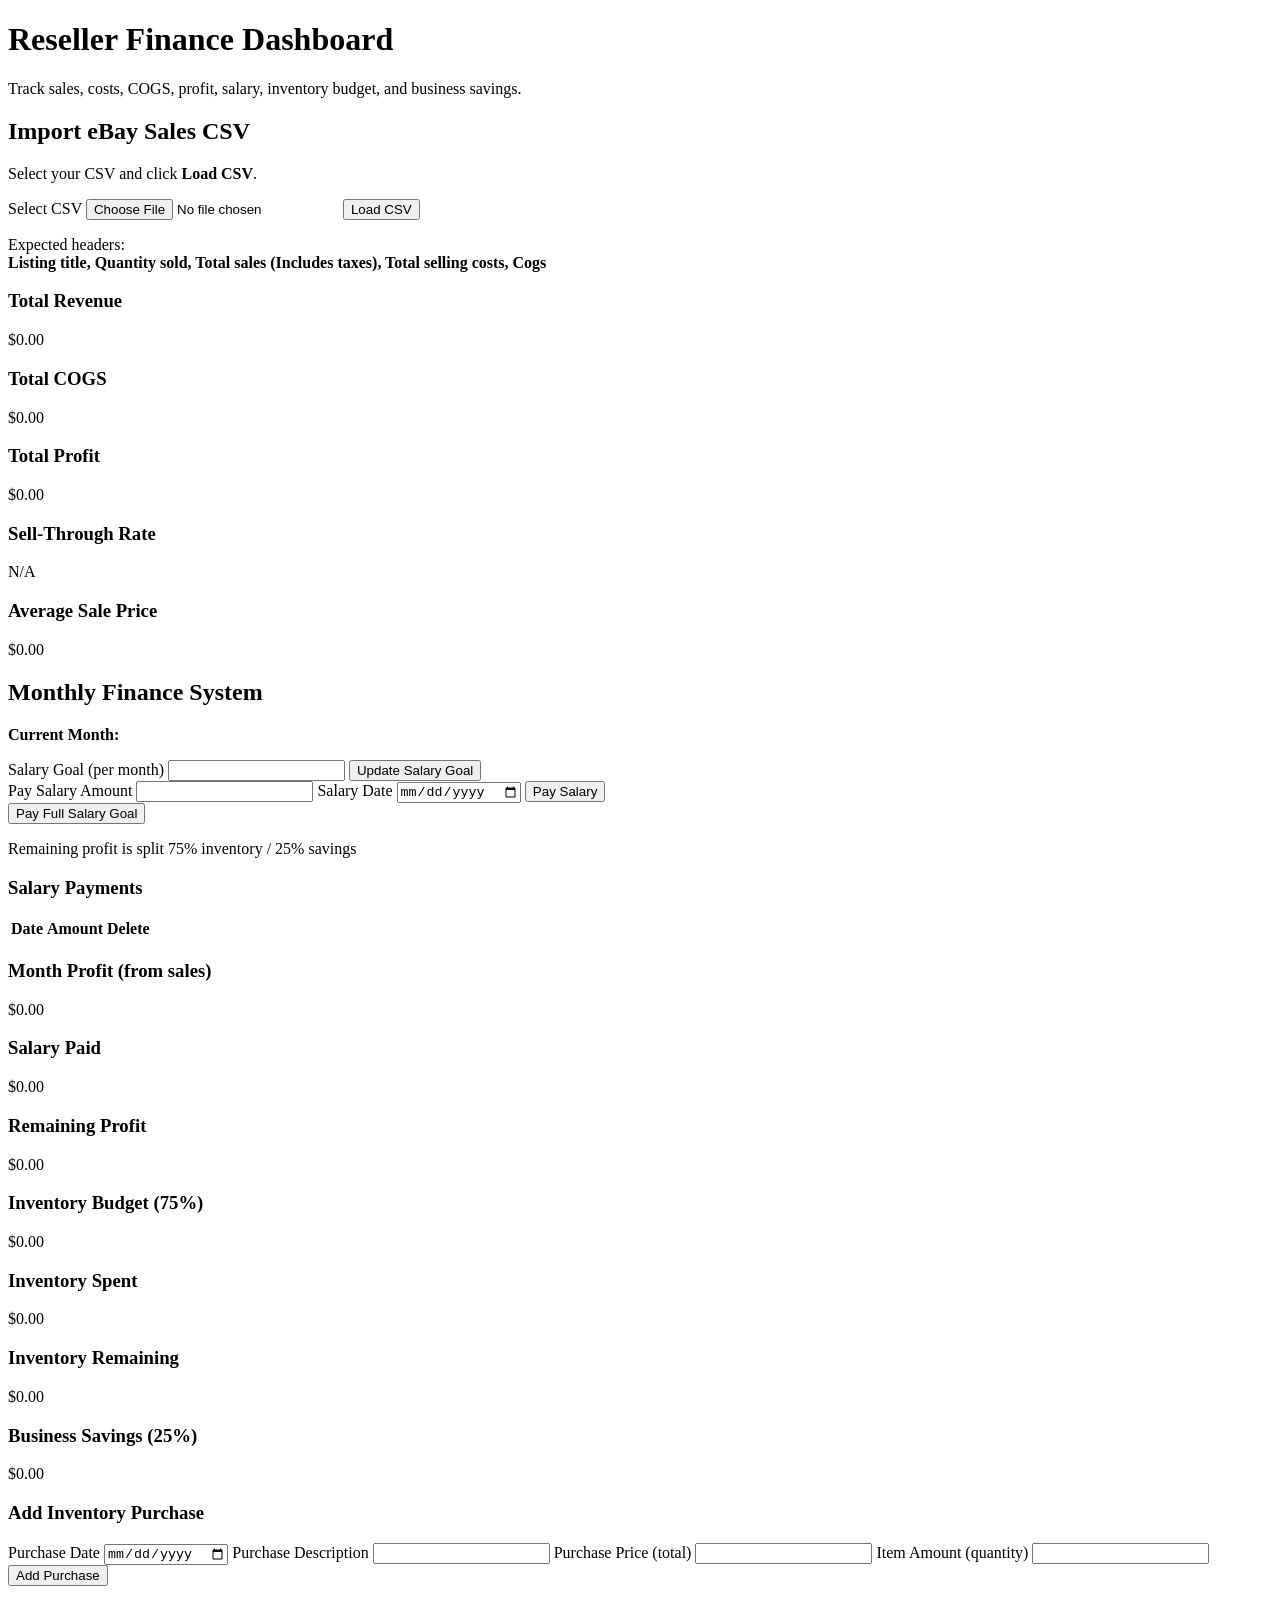
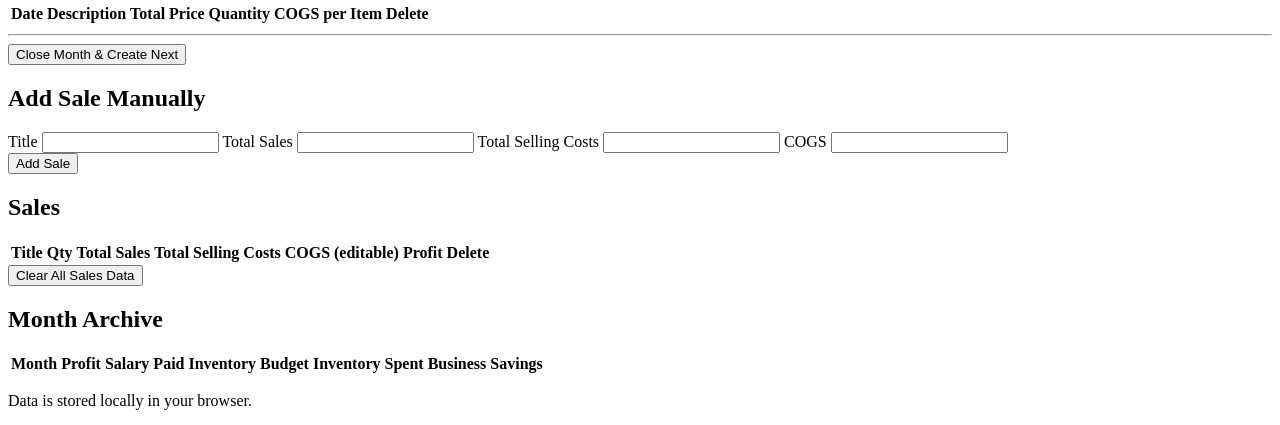
==== Reseller-Finance-V2/index.html @ c337254f "Update index.html" ====
<!DOCTYPE html>
<html lang="en">
<head>
  <meta charset="UTF-8" />
  <title>Reseller Finance Dashboard</title>
  <meta name="viewport" content="width=device-width, initial-scale=1" />
  <link rel="stylesheet" href="styles.css" />
</head>

<body>
  <header class="app-header">
    <h1>Reseller Finance Dashboard</h1>
    <p>Track sales, costs, COGS, profit, salary, inventory budget, and business savings.</p>
  </header>

  <main class="app-main">

    <!-- CSV IMPORT -->
    <section class="card">
      <h2>Import eBay Sales CSV</h2>
      <p>Select your CSV and click <strong>Load CSV</strong>.</p>

      <div class="upload-row">
        <label class="file-picker">
          <span>Select CSV</span>
          <input type="file" id="csvFileInput" accept=".csv" />
        </label>

        <button id="loadCsvBtn" type="button" class="csv-btn">Load CSV</button>
      </div>

      <p class="hint">
        Expected headers:<br>
        <strong>Listing title, Quantity sold, Total sales (Includes taxes), Total selling costs, Cogs</strong>
      </p>

      <p id="uploadStatus" class="status"></p>
    </section>

    <!-- SUMMARY -->
    <section class="summary-grid">
      <div class="summary-card"><h3>Total Revenue</h3><p id="totalRevenue">$0.00</p></div>
      <div class="summary-card"><h3>Total COGS</h3><p id="totalCogs">$0.00</p></div>
      <div class="summary-card"><h3>Total Profit</h3><p id="totalProfit">$0.00</p></div>
      <div class="summary-card"><h3>Sell-Through Rate</h3><p id="sellThroughRate">N/A</p></div>
      <div class="summary-card"><h3>Average Sale Price</h3><p id="avgSalePrice">$0.00</p></div>
    </section>

    <!-- MONTHLY SYSTEM -->
    <section class="card">
      <h2>Monthly Finance System</h2>

      <div class="month-header">
        <p><strong>Current Month:</strong> <span id="currentMonthName"></span></p>
      </div>

      <!-- SALARY GOAL -->
      <div class="form-grid">
        <label>Salary Goal (per month)
          <input type="number" id="salaryGoalInput" step="0.01" />
        </label>
        <button id="updateSalaryGoalBtn" type="button">Update Salary Goal</button>
      </div>

      <!-- PAY SALARY -->
      <div class="form-grid">
        <label>Pay Salary Amount
          <input type="number" id="salaryPayInput" step="0.01" />
        </label>
        <label>Salary Date
          <input type="date" id="salaryDateInput" />
        </label>
        <button id="paySalaryBtn" type="button">Pay Salary</button>
      </div>

      <button id="payFullSalaryBtn" type="button">Pay Full Salary Goal</button>
      <p id="salaryStatus" class="status"></p>

      <!-- SALARY PROGRESS BAR -->
      <div class="progress-container">
        <div id="salaryProgressBar" class="progress-bar"></div>
      </div>

      <p class="hint">Remaining profit is split 75% inventory / 25% savings</p>

      <!-- SALARY PAYMENTS LOG -->
      <h3>Salary Payments</h3>
      <div class="table-wrapper">
        <table>
          <thead>
            <tr>
              <th>Date</th>
              <th>Amount</th>
              <th>Delete</th>
            </tr>
          </thead>
          <tbody id="salaryPaymentsBody"></tbody>
        </table>
      </div>

      <!-- MONTHLY NUMBERS -->
      <div class="summary-grid">
        <div class="summary-card">
          <h3>Month Profit (from sales)</h3>
          <p id="monthProfit">$0.00</p>
        </div>
        <div class="summary-card">
          <h3>Salary Paid</h3>
          <p id="salaryPaid">$0.00</p>
        </div>
        <div class="summary-card">
          <h3>Remaining Profit</h3>
          <p id="remainingProfit">$0.00</p>
        </div>
        <div class="summary-card">
          <h3>Inventory Budget (75%)</h3>
          <p id="inventoryBudget">$0.00</p>
        </div>
        <div class="summary-card">
          <h3>Inventory Spent</h3>
          <p id="inventorySpent">$0.00</p>
        </div>
        <div class="summary-card">
          <h3>Inventory Remaining</h3>
          <p id="inventoryRemaining">$0.00</p>
        </div>
        <div class="summary-card">
          <h3>Business Savings (25%)</h3>
          <p id="businessSavings">$0.00</p>
        </div>
      </div>

      <!-- PURCHASES -->
      <h3>Add Inventory Purchase</h3>
      <div class="form-grid">
        <label>Purchase Date
          <input type="date" id="purchaseDate" />
        </label>
        <label>Purchase Description
          <input type="text" id="purchaseDesc" />
        </label>
        <label>Purchase Price (total)
          <input type="number" id="purchasePrice" step="0.01" />
        </label>
        <label>Item Amount (quantity)
          <input type="number" id="purchaseQty" step="1" />
        </label>
      </div>
      <button id="addPurchaseBtn" type="button">Add Purchase</button>
      <p id="purchaseStatus" class="status"></p>

      <div class="table-wrapper">
        <table>
          <thead>
            <tr>
              <th>Date</th>
              <th>Description</th>
              <th>Total Price</th>
              <th>Quantity</th>
              <th>COGS per Item</th>
              <th>Delete</th>
            </tr>
          </thead>
          <tbody id="purchaseTableBody"></tbody>
        </table>
      </div>

      <hr class="section-divider">

      <!-- CLOSE MONTH -->
      <div class="table-actions">
        <button id="closeMonthBtn" type="button">Close Month & Create Next</button>
        <p id="monthStatus" class="status"></p>
      </div>
    </section>

    <!-- MANUAL SALE ENTRY -->
    <section class="card">
      <h2>Add Sale Manually</h2>

      <div class="form-grid">
        <label>Title
          <input type="text" id="manualTitle" />
        </label>

        <label>Total Sales
          <input type="number" id="manualSale" step="0.01" />
        </label>

        <label>Total Selling Costs
          <input type="number" id="manualCosts" step="0.01" />
        </label>

        <label>COGS
          <input type="number" id="manualCogs" step="0.01" />
        </label>
      </div>

      <button id="addSaleBtn" type="button">Add Sale</button>
      <p id="manualStatus" class="status"></p>
    </section>

    <!-- SALES TABLE -->
    <section class="card">
      <h2>Sales</h2>

      <div class="table-wrapper">
        <table id="salesTable">
          <thead>
            <tr>
              <th>Title</th>
              <th>Qty</th>
              <th>Total Sales</th>
              <th>Total Selling Costs</th>
              <th>COGS (editable)</th>
              <th>Profit</th>
              <th>Delete</th>
            </tr>
          </thead>
          <tbody id="salesTableBody"></tbody>
        </table>
      </div>

      <div class="table-actions">
        <button id="clearDataBtn" class="danger" type="button">Clear All Sales Data</button>
        <p id="clearStatus" class="status"></p>
      </div>
    </section>

    <!-- MONTH ARCHIVE -->
    <section class="card" id="monthArchiveSection">
      <h2>Month Archive</h2>
      <div class="table-wrapper">
        <table>
          <thead>
            <tr>
              <th>Month</th>
              <th>Profit</th>
              <th>Salary Paid</th>
              <th>Inventory Budget</th>
              <th>Inventory Spent</th>
              <th>Business Savings</th>
            </tr>
          </thead>
          <tbody id="monthArchiveBody"></tbody>
        </table>
      </div>
    </section>

  </main>

  <footer class="app-footer">
    <p>Data is stored locally in your browser.</p>
  </footer>

  <script type="module" src="app.js?v=2"></script>
</body>
</html>
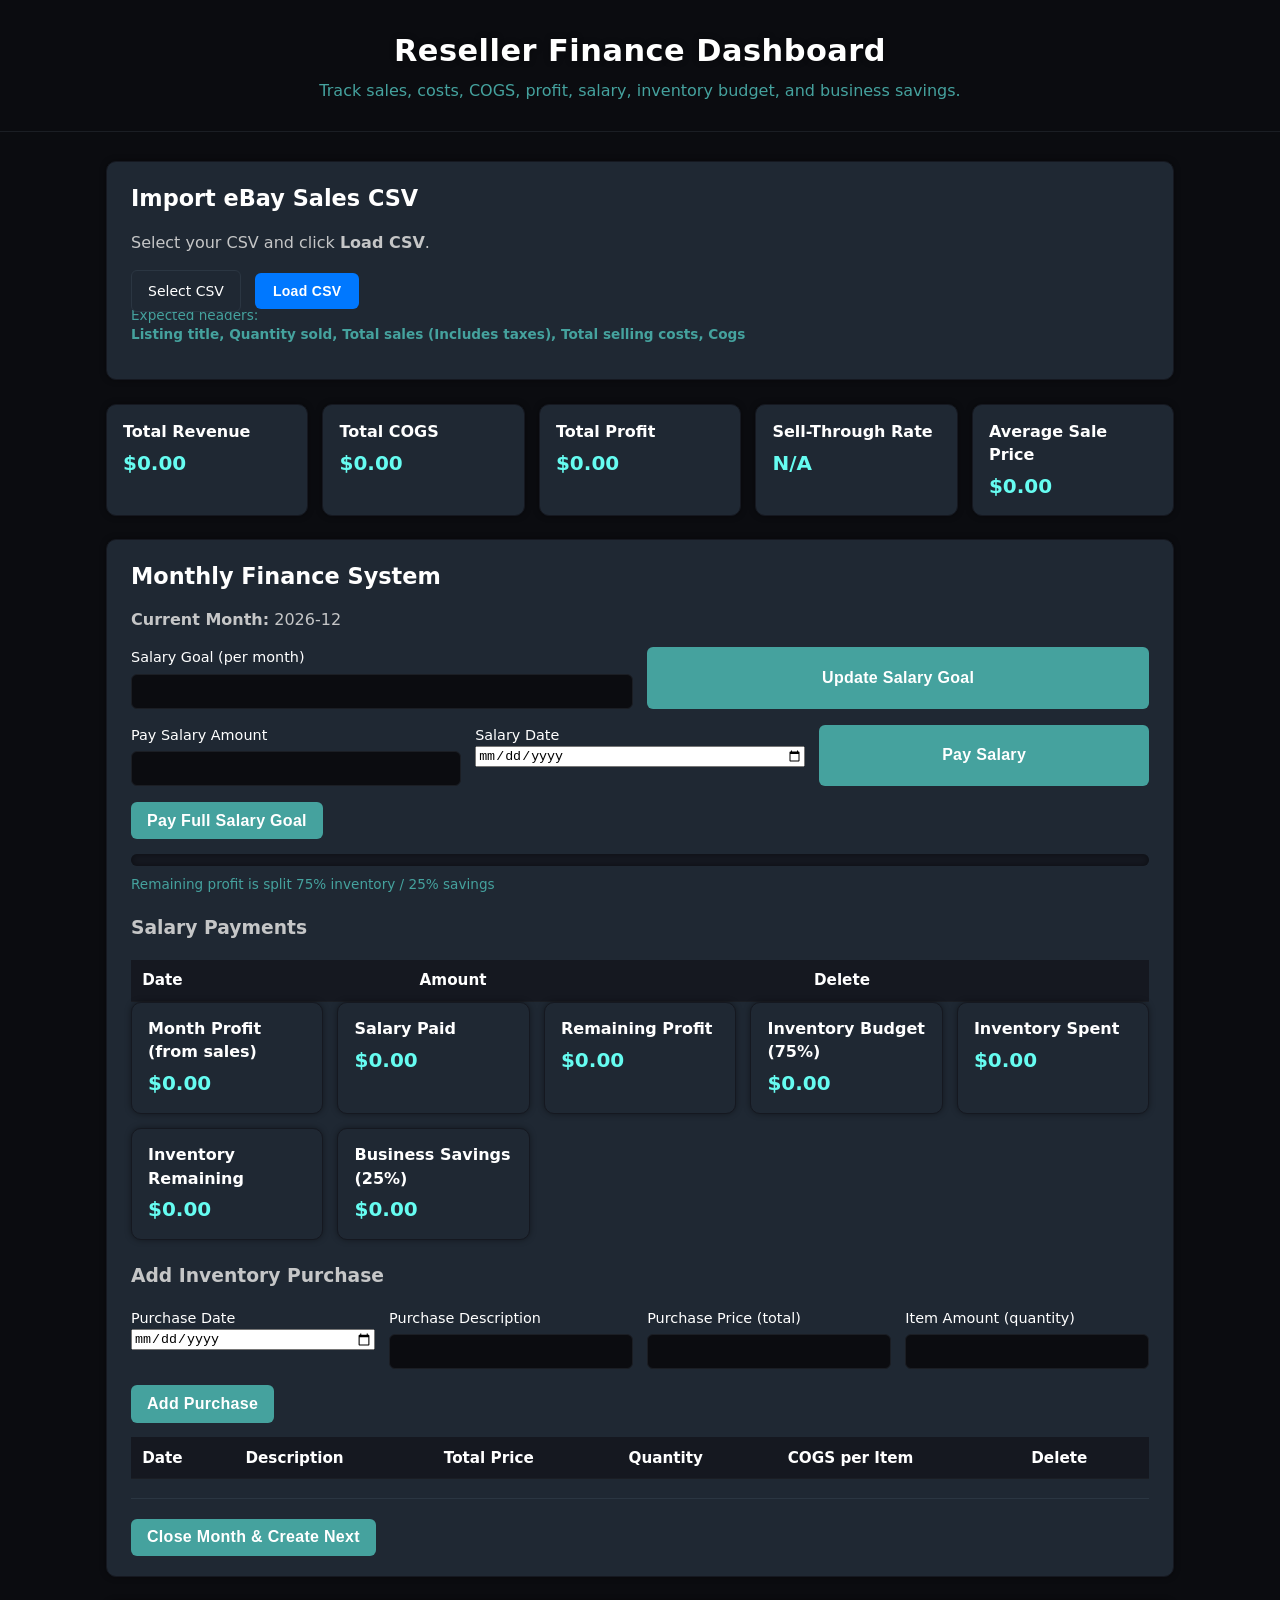
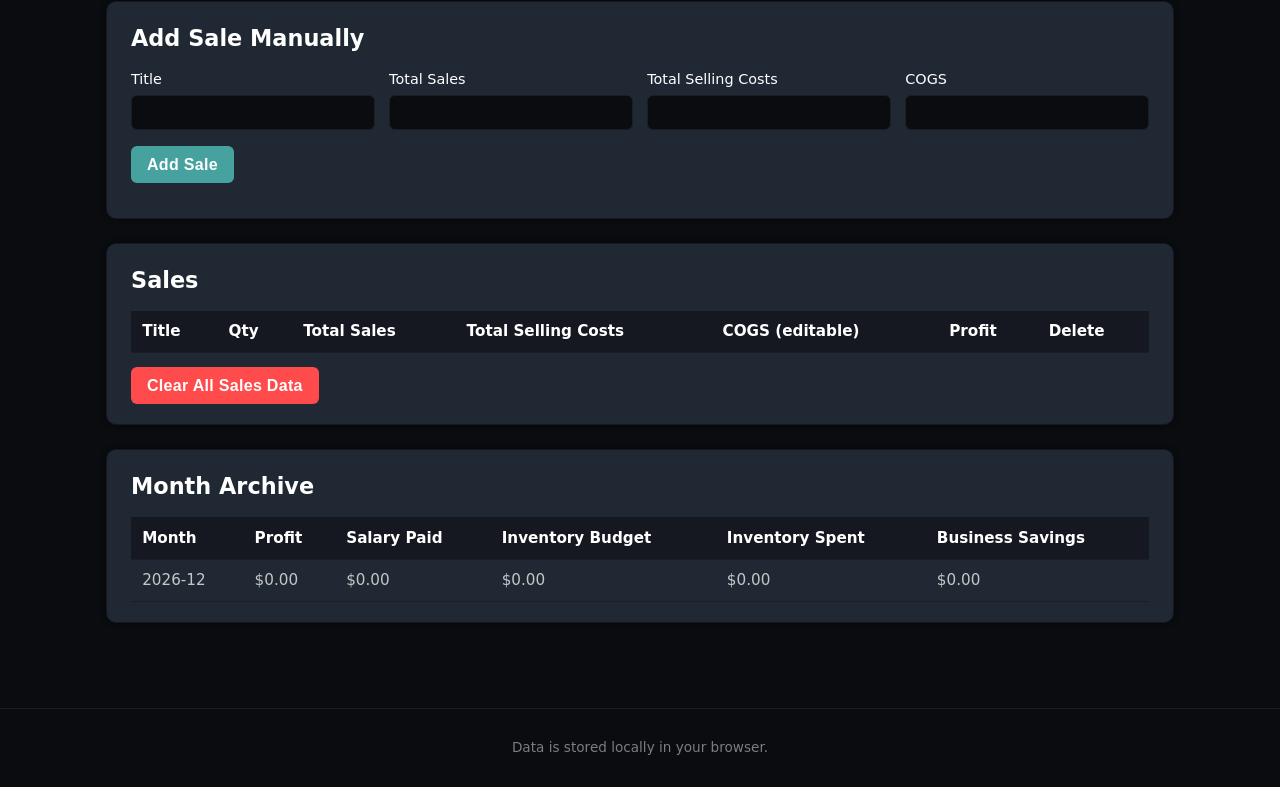
==== commit 5efbe8ad: "Update index.html" ====
--- a/Reseller-Finance-V2/index.html
+++ b/Reseller-Finance-V2/index.html
@@ -4,7 +4,10 @@
   <meta charset="UTF-8" />
   <title>Reseller Finance Dashboard</title>
   <meta name="viewport" content="width=device-width, initial-scale=1" />
+
+  <!-- Correct relative paths for V2 -->
   <link rel="stylesheet" href="styles.css" />
+  <link rel="manifest" href="manifest.json" />
 </head>
 
 <body>
@@ -253,7 +256,7 @@
     <p>Data is stored locally in your browser.</p>
   </footer>
 
-  <script type="module" src="app.js?v=2"></script>
+  <!-- Correct relative script path -->
+  <script type="module" src="app.js"></script>
 </body>
 </html>
-
--- a/Reseller-Finance-V2/styles.css
+++ b/Reseller-Finance-V2/styles.css
@@ -0,0 +1,348 @@
+:root {
+  --bg: #0b0c10;
+  --bg-card: #1f2833;
+  --bg-card-strong: #162028;
+  --accent: #66fcf1;
+  --accent-soft: #45a29e;
+  --text: #c5c6c7;
+  --text-strong: #ffffff;
+  --danger: #ff4b4b;
+  --font-main: system-ui, -apple-system, BlinkMacSystemFont, "Segoe UI", sans-serif;
+
+  --shadow-strong: 0 0 12px rgba(102, 252, 241, 0.15);
+  --shadow-soft: 0 0 6px rgba(0, 0, 0, 0.4);
+}
+
+/* RESET */
+*,
+*::before,
+*::after {
+  box-sizing: border-box;
+}
+
+body {
+  margin: 0;
+  padding: 0;
+  font-family: var(--font-main);
+  background: var(--bg);
+  color: var(--text);
+  line-height: 1.45;
+}
+
+/* HEADER */
+.app-header {
+  padding: 1.8rem 1rem;
+  border-bottom: 1px solid #1b1e24;
+  background: #0b0c10;
+  text-align: center;
+}
+
+.app-header h1 {
+  margin: 0;
+  color: var(--text-strong);
+  font-size: 1.9rem;
+  letter-spacing: 0.5px;
+  text-shadow: var(--shadow-soft);
+}
+
+.app-header p {
+  margin: 0.4rem 0 0;
+  color: var(--accent-soft);
+  font-size: 1rem;
+}
+
+/* MAIN LAYOUT */
+.app-main {
+  max-width: 1100px;
+  margin: 1.8rem auto;
+  padding: 0 1rem 2rem;
+}
+
+/* FOOTER */
+.app-footer {
+  padding: 1rem;
+  text-align: center;
+  font-size: 0.85rem;
+  border-top: 1px solid #1b1e24;
+  color: #7b7d80;
+}
+
+/* CARD */
+.card {
+  background: var(--bg-card);
+  border-radius: 10px;
+  padding: 1.25rem 1.5rem;
+  margin-bottom: 1.5rem;
+  box-shadow: var(--shadow-soft);
+  border: 1px solid #151820;
+  transition: background 0.2s ease, box-shadow 0.2s ease;
+  position: relative;
+  z-index: 1;
+}
+
+.card:hover {
+  background: var(--bg-card-strong);
+  box-shadow: var(--shadow-strong);
+}
+
+.card h2 {
+  margin-top: 0;
+  color: var(--text-strong);
+  font-size: 1.4rem;
+  margin-bottom: 0.6rem;
+}
+
+/* SUMMARY GRID */
+.summary-grid {
+  display: grid;
+  grid-template-columns: repeat(auto-fit, minmax(180px, 1fr));
+  gap: 0.9rem;
+  margin-bottom: 1.4rem;
+}
+
+.summary-card {
+  background: var(--bg-card);
+  border-radius: 10px;
+  padding: 0.9rem 1rem;
+  box-shadow: var(--shadow-soft);
+  border: 1px solid #151820;
+  transition: background 0.2s ease, box-shadow 0.2s ease;
+}
+
+.summary-card:hover {
+  background: var(--bg-card-strong);
+  box-shadow: var(--shadow-strong);
+}
+
+.summary-card h3 {
+  margin: 0 0 0.35rem;
+  font-size: 1rem;
+  color: var(--text-strong);
+}
+
+.summary-card p {
+  margin: 0;
+  font-size: 1.25rem;
+  font-weight: 700;
+  color: var(--accent);
+}
+
+/* FORMS */
+.form-grid {
+  display: grid;
+  grid-template-columns: repeat(auto-fit, minmax(160px, 1fr));
+  gap: 0.9rem;
+  margin: 0.9rem 0 1rem;
+}
+
+label {
+  display: flex;
+  flex-direction: column;
+  font-size: 0.9rem;
+  color: var(--text-strong);
+}
+
+input[type="text"],
+input[type="number"] {
+  margin-top: 0.35rem;
+  padding: 0.5rem 0.6rem;
+  border-radius: 6px;
+  border: 1px solid #1b1e24;
+  background: #0b0c10;
+  color: var(--text);
+  font-size: 0.95rem;
+  transition: border 0.2s ease, box-shadow 0.2s ease;
+}
+
+input[type="text"]:focus,
+input[type="number"]:focus {
+  border-color: var(--accent);
+  box-shadow: 0 0 6px rgba(102, 252, 241, 0.4);
+  outline: none;
+}
+
+/* BUTTONS */
+button {
+  border: none;
+  border-radius: 6px;
+  padding: 0.6rem 1rem;
+  font-size: 1rem;
+  cursor: pointer;
+  background: var(--accent-soft);
+  color: #fff;
+  font-weight: 700;
+  letter-spacing: 0.3px;
+  transition: background 0.2s ease, transform 0.1s ease;
+  position: relative;
+  z-index: 20;
+}
+
+button:hover {
+  background: var(--accent);
+  transform: translateY(-1px);
+}
+
+button:active {
+  transform: translateY(1px);
+}
+
+button.danger {
+  background: var(--danger);
+}
+
+button.danger:hover {
+  background: #ff6f6f;
+}
+
+/* STATUS TEXT */
+.status {
+  font-size: 0.9rem;
+  margin-top: 0.5rem;
+  color: var(--accent);
+  font-weight: 600;
+}
+
+/* TABLES */
+.table-wrapper {
+  overflow-x: auto;
+  margin-top: 0.9rem;
+}
+
+table {
+  width: 100%;
+  border-collapse: collapse;
+  font-size: 0.95rem;
+}
+
+thead {
+  background: #151820;
+}
+
+th,
+td {
+  padding: 0.6rem 0.7rem;
+  text-align: left;
+  border-bottom: 1px solid #1b1e24;
+}
+
+th {
+  color: var(--text-strong);
+  font-weight: 700;
+}
+
+td {
+  color: var(--text);
+}
+
+/* TABLE ACTIONS */
+.table-actions {
+  display: flex;
+  align-items: center;
+  justify-content: space-between;
+  margin-top: 0.9rem;
+  gap: 0.6rem;
+}
+
+/* CSV UPLOAD — FIXED CLICK ZONE */
+.upload-row {
+  display: flex;
+  align-items: center;
+  gap: 14px;
+  margin-top: 12px;
+  width: fit-content;
+  position: relative;
+  z-index: 5;
+}
+
+.file-picker {
+  position: relative;
+  display: inline-flex;
+  align-items: center;
+  justify-content: center;
+  padding: 10px 16px;
+  background: #1f2833;
+  border: 1px solid #2b3642;
+  border-radius: 6px;
+  cursor: pointer;
+  font-size: 14px;
+  color: var(--text-strong);
+  transition: background 0.2s ease, box-shadow 0.2s ease;
+  width: auto;
+  height: auto;
+  z-index: 10;
+}
+
+.file-picker:hover {
+  background: #25303b;
+  box-shadow: var(--shadow-soft);
+}
+
+.file-picker input[type="file"] {
+  position: absolute;
+  inset: 0;
+  opacity: 0;
+  cursor: pointer;
+  z-index: 15;
+}
+
+.csv-btn {
+  padding: 10px 18px;
+  background: #0078ff;
+  color: white;
+  border-radius: 6px;
+  font-size: 14px;
+  font-weight: 700;
+  transition: background 0.2s ease, transform 0.1s ease;
+  z-index: 20;
+}
+
+.csv-btn:hover {
+  background: #005fcc;
+  transform: translateY(-1px);
+}
+
+/* PROGRESS BAR */
+.progress-container {
+  width: 100%;
+  height: 12px;
+  background: #151820;
+  border-radius: 6px;
+  margin: 0.6rem 0 1rem;
+  overflow: hidden;
+  box-shadow: inset 0 0 6px rgba(0,0,0,0.4);
+}
+
+.progress-bar {
+  height: 100%;
+  width: 0%;
+  background: linear-gradient(90deg, #45a29e, #66fcf1);
+  transition: width 0.4s ease;
+}
+
+/* HINT TEXT */
+.hint {
+  font-size: 0.85rem;
+  color: var(--accent-soft);
+  margin-top: -0.4rem;
+  margin-bottom: 0.8rem;
+}
+
+/* SECTION DIVIDER */
+.section-divider {
+  border: 0;
+  border-top: 1px solid #2b3642;
+  margin: 1.2rem 0;
+}
+
+/* MOBILE */
+@media (max-width: 600px) {
+  .app-main {
+    padding: 0 0.75rem 1.5rem;
+  }
+
+  th,
+  td {
+    padding: 0.45rem;
+  }
+}
+
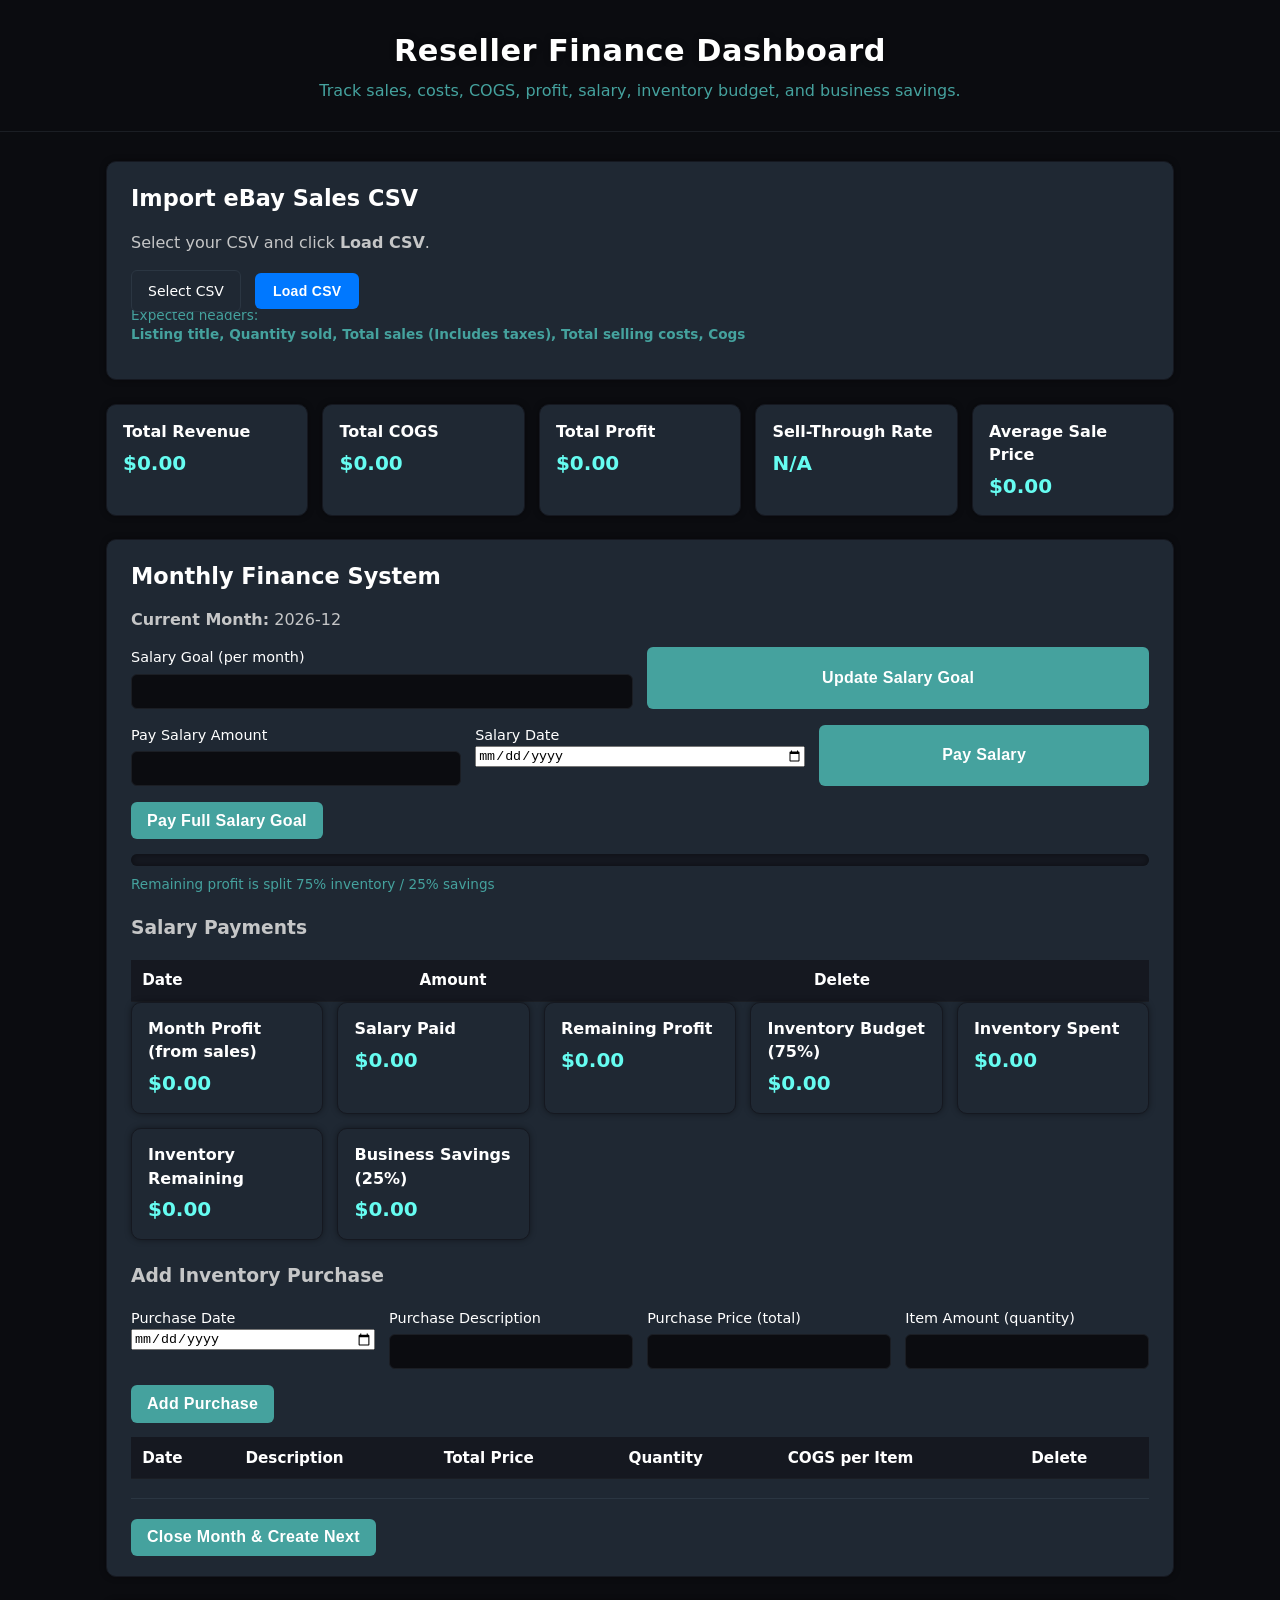
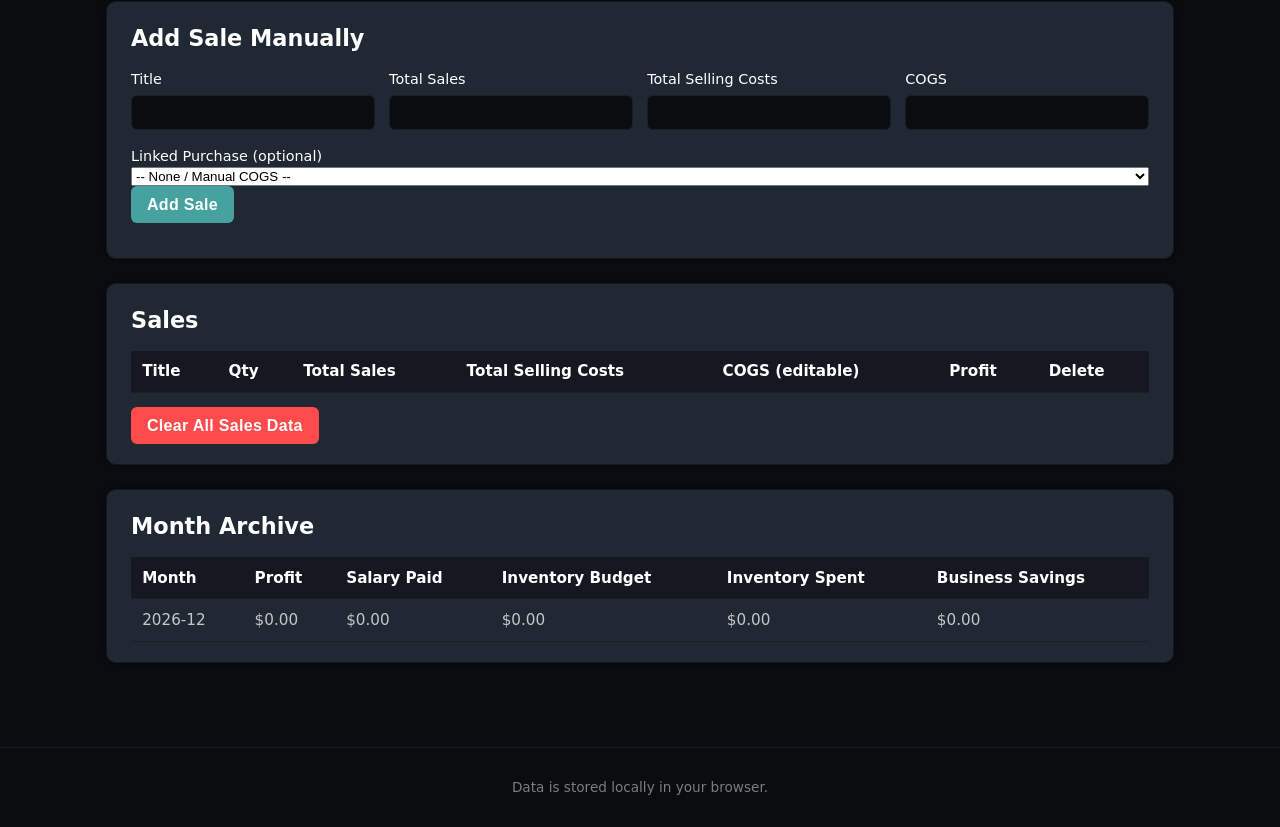
==== commit 187086bd: "Update index.html" ====
--- a/Reseller-Finance-V2/index.html
+++ b/Reseller-Finance-V2/index.html
@@ -199,6 +199,12 @@
         </label>
       </div>
 
+      <label>Linked Purchase (optional)
+  <select id="linkedPurchaseSelect">
+    <option value="">-- None / Manual COGS --</option>
+  </select>
+</label>
+
       <button id="addSaleBtn" type="button">Add Sale</button>
       <p id="manualStatus" class="status"></p>
     </section>
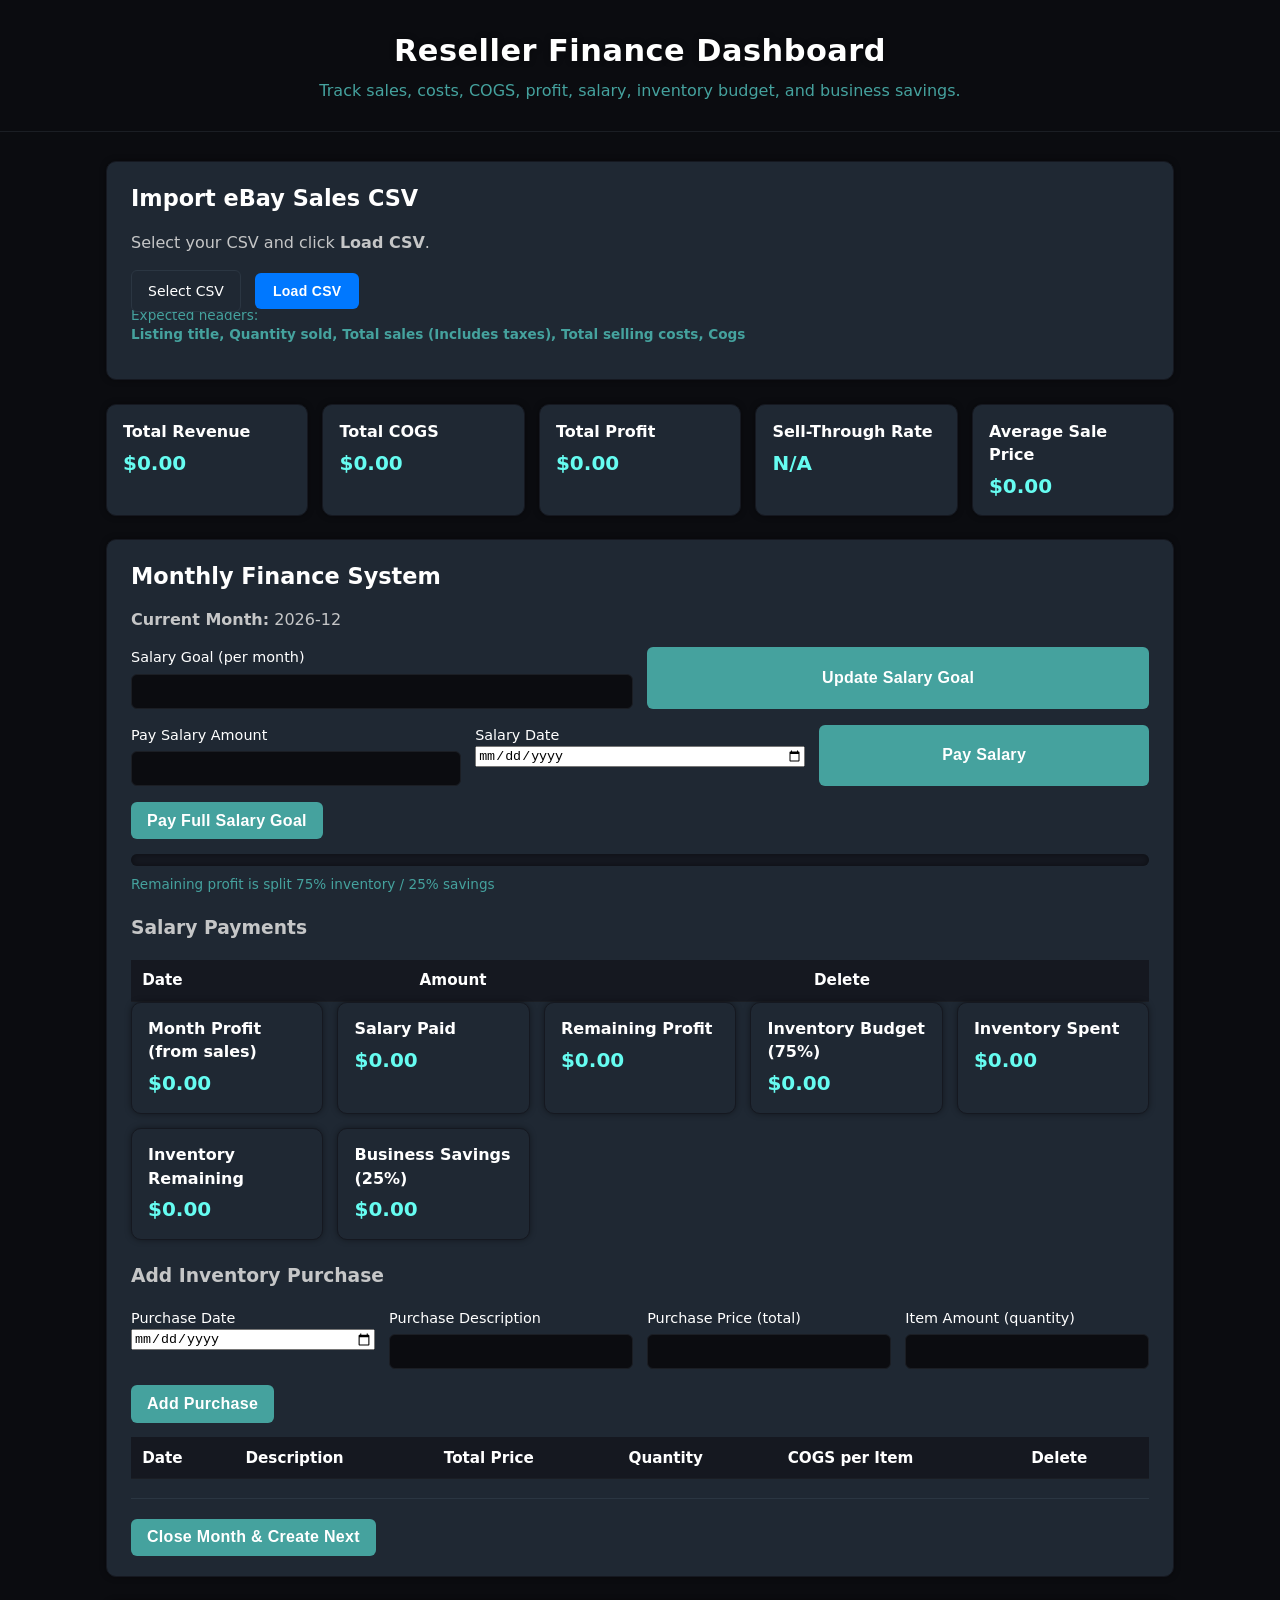
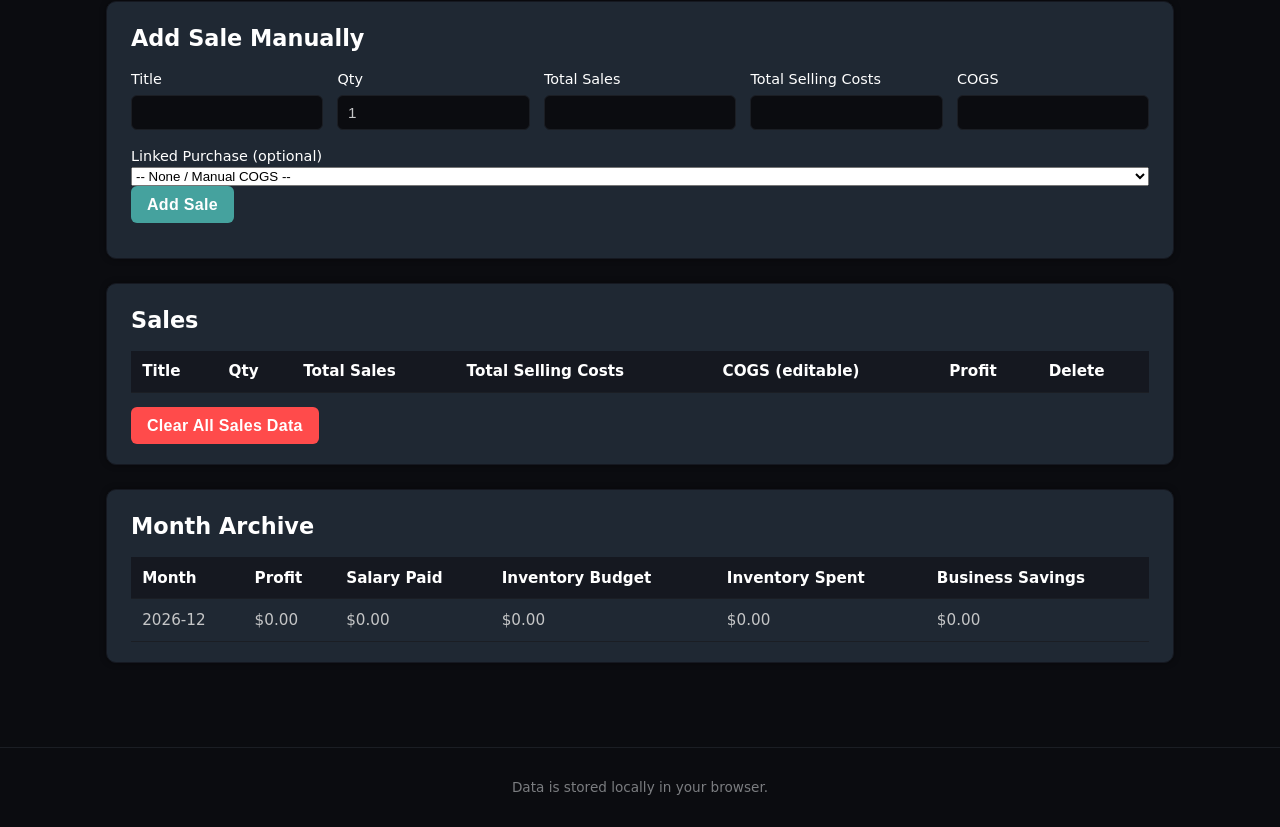
==== commit 11fb0a07: "Update index.html" ====
--- a/Reseller-Finance-V2/index.html
+++ b/Reseller-Finance-V2/index.html
@@ -186,6 +186,10 @@
           <input type="text" id="manualTitle" />
         </label>
 
+        <label>Qty
+  <input type="number" id="manualQty" step="1" min="1" value="1" />
+</label>
+
         <label>Total Sales
           <input type="number" id="manualSale" step="0.01" />
         </label>
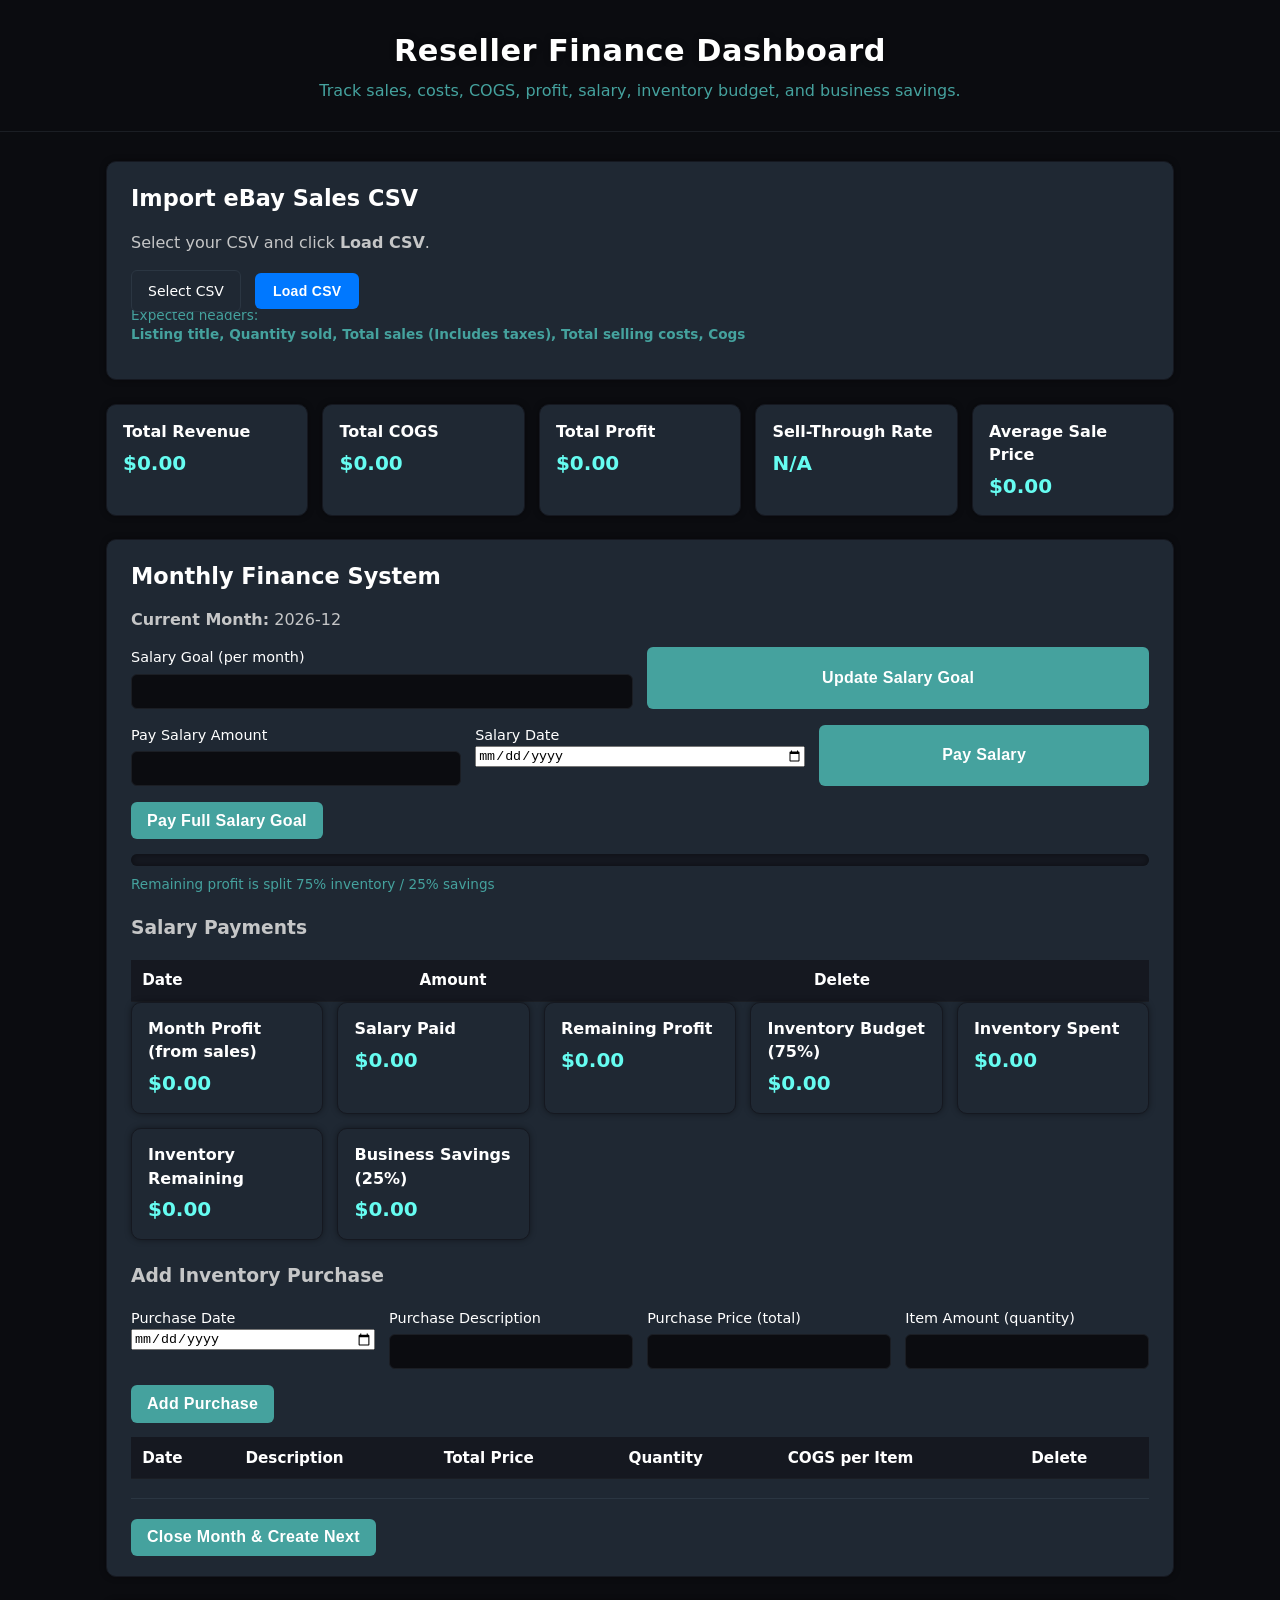
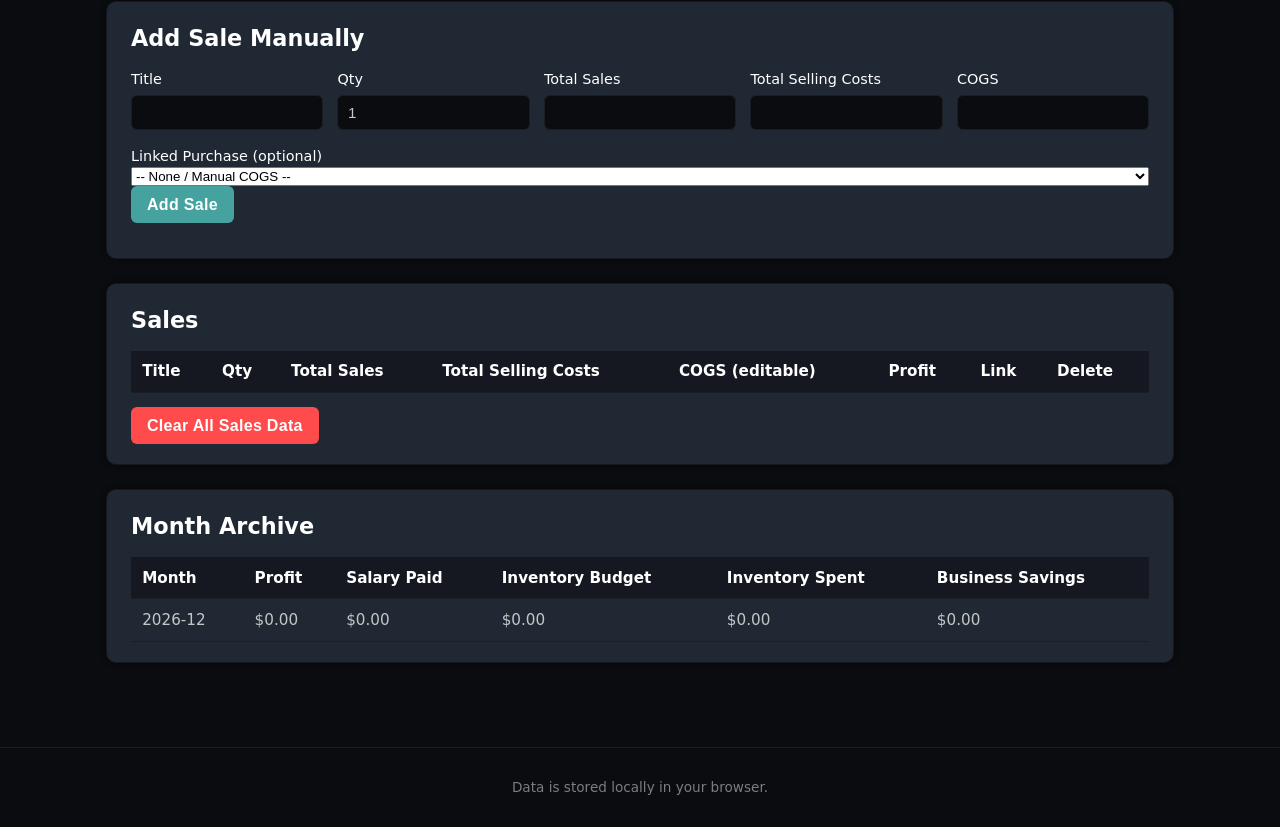
==== commit ef7fd9f5: "Update index.html" ====
--- a/Reseller-Finance-V2/index.html
+++ b/Reseller-Finance-V2/index.html
@@ -227,6 +227,7 @@
               <th>Total Selling Costs</th>
               <th>COGS (editable)</th>
               <th>Profit</th>
+              <th>Link</th>
               <th>Delete</th>
             </tr>
           </thead>
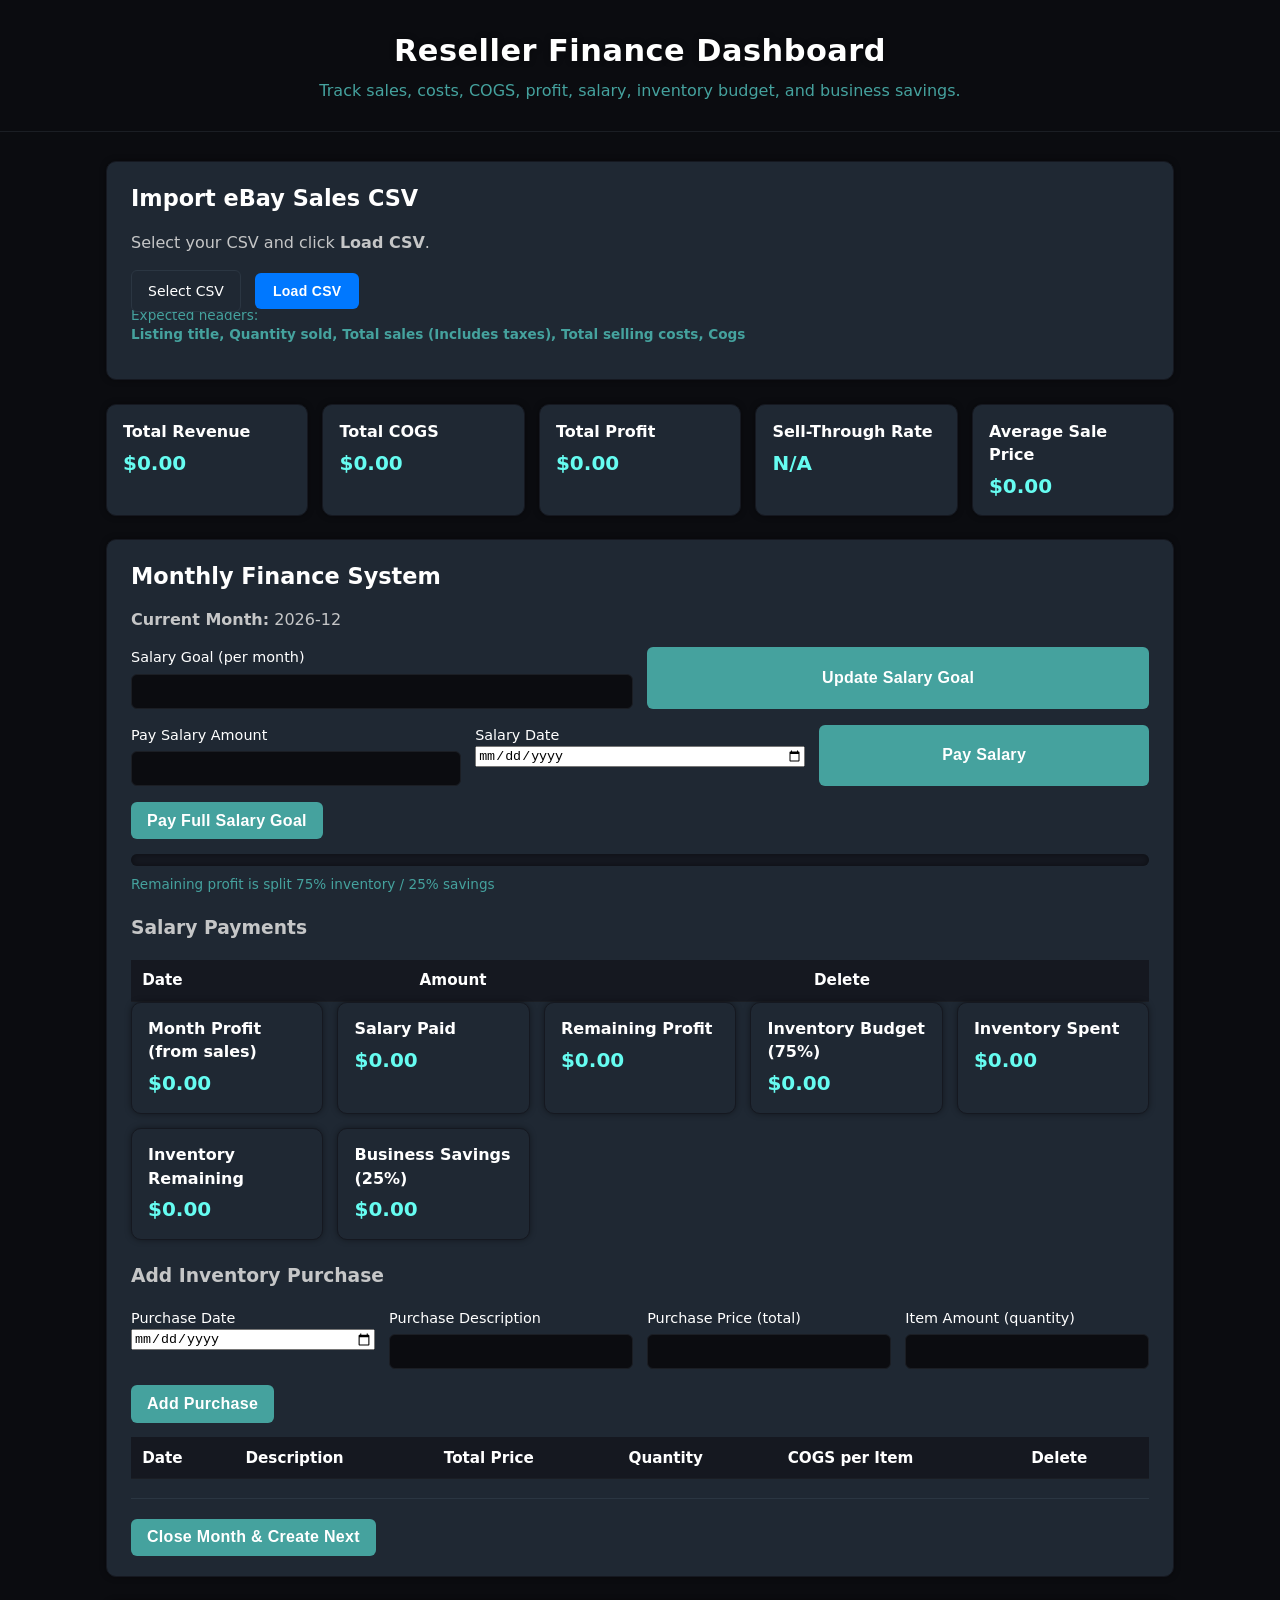
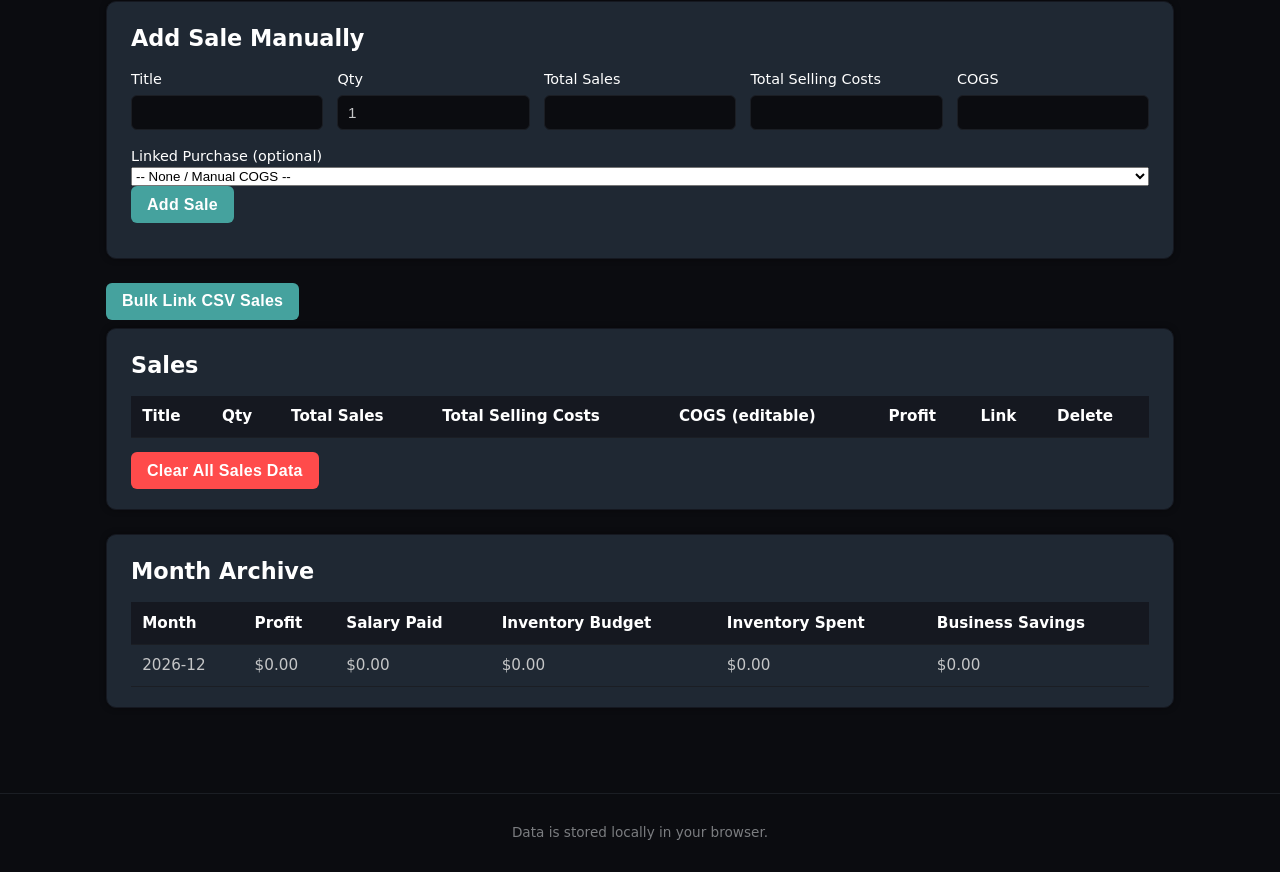
==== commit a88d51fa: "Update index.html" ====
--- a/Reseller-Finance-V2/index.html
+++ b/Reseller-Finance-V2/index.html
@@ -212,6 +212,9 @@
       <button id="addSaleBtn" type="button">Add Sale</button>
       <p id="manualStatus" class="status"></p>
     </section>
+
+    <button id="bulkLinkBtn" class="bulk-link-btn">Bulk Link CSV Sales</button>
+<div id="bulkLinkStatus" class="status"></div>
 
     <!-- SALES TABLE -->
     <section class="card">
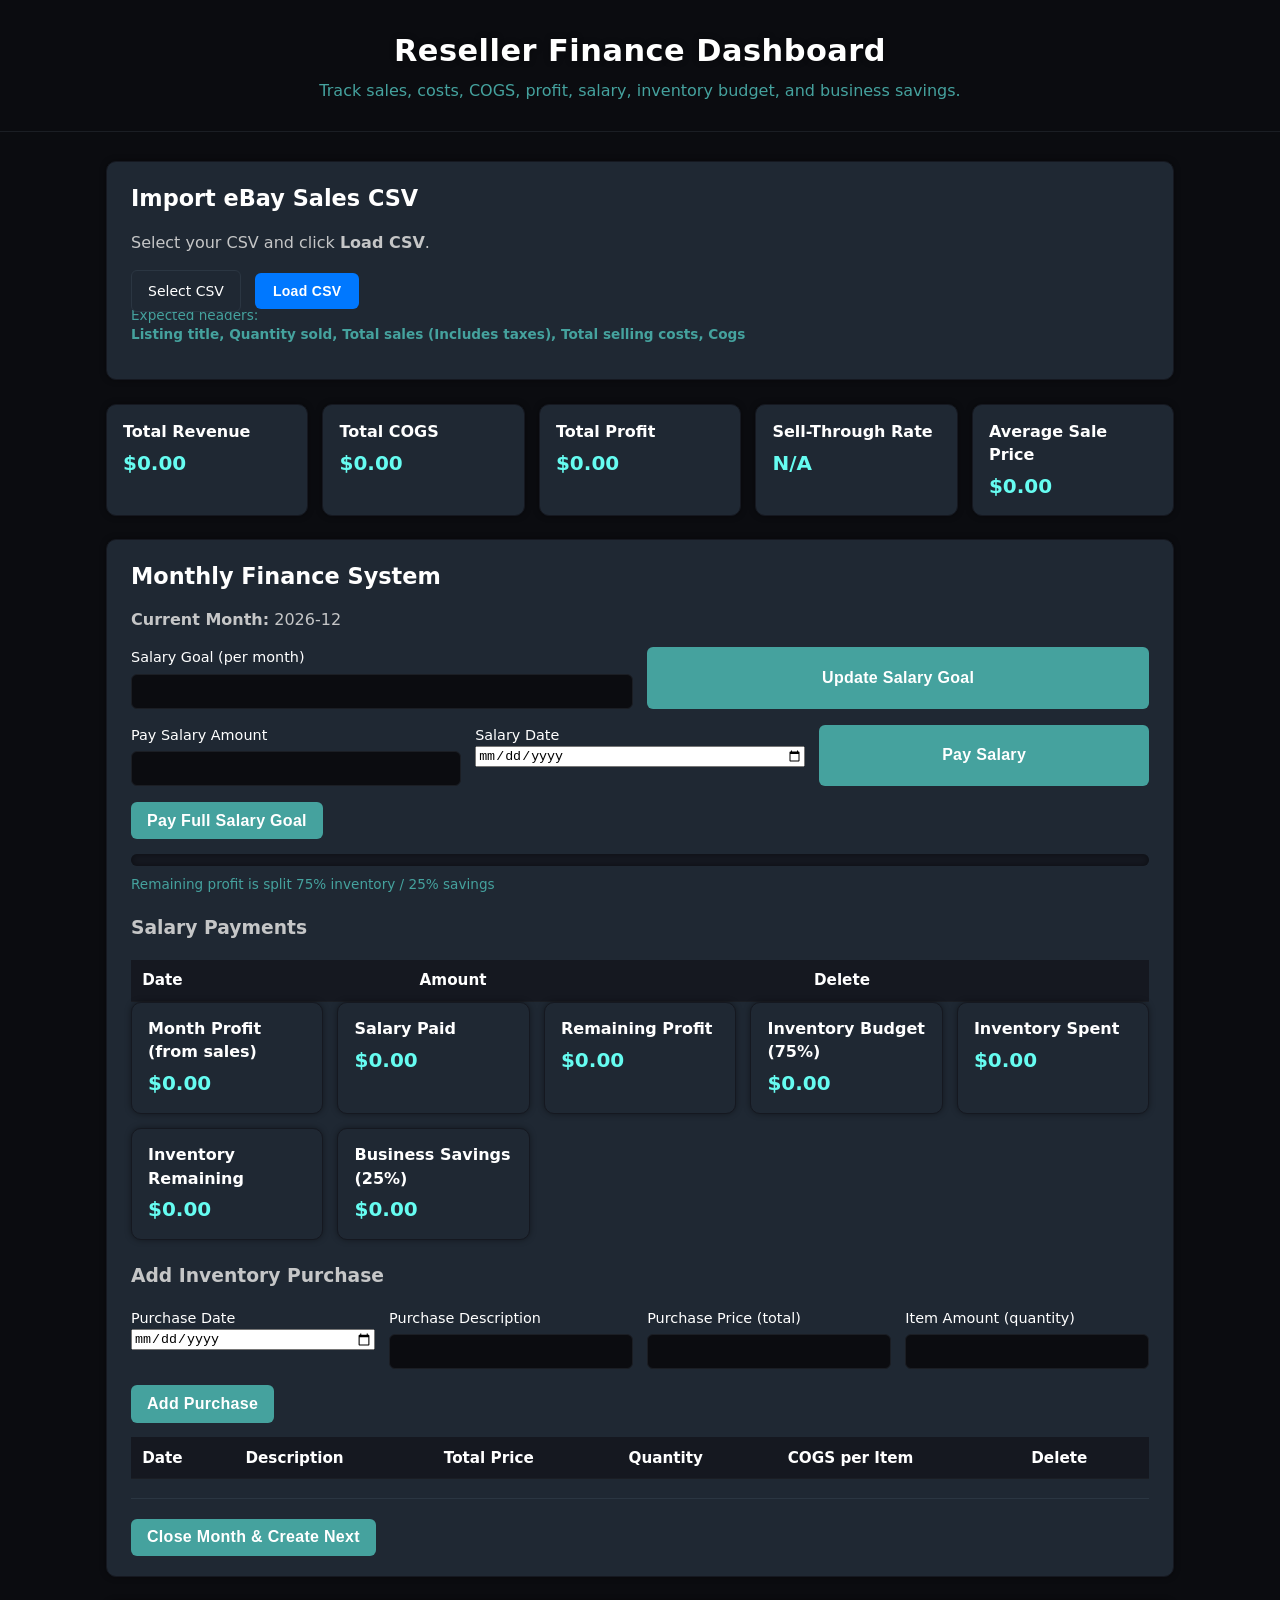
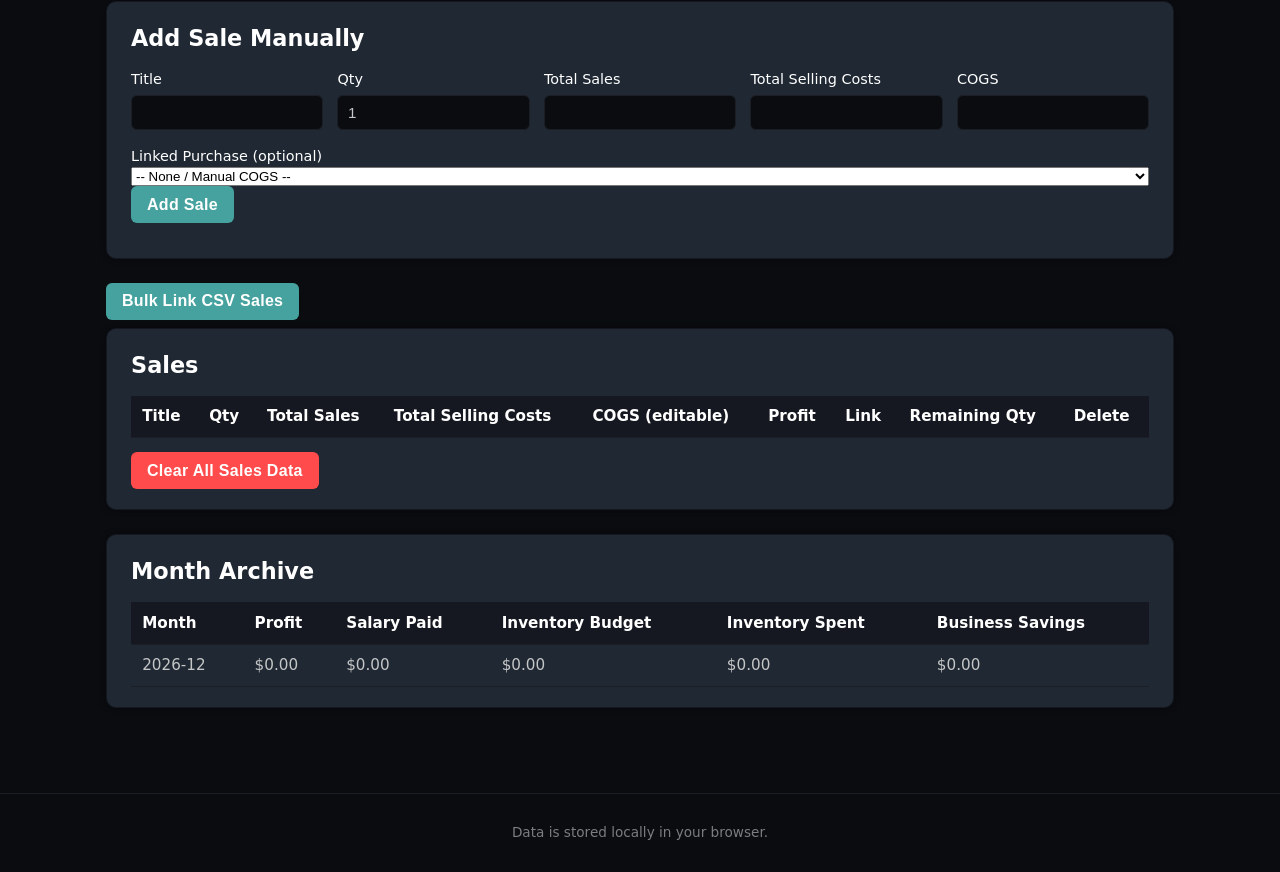
==== commit 1feb149a: "Update index.html" ====
--- a/Reseller-Finance-V2/index.html
+++ b/Reseller-Finance-V2/index.html
@@ -231,6 +231,7 @@
               <th>COGS (editable)</th>
               <th>Profit</th>
               <th>Link</th>
+              <th>Remaining Qty</th>
               <th>Delete</th>
             </tr>
           </thead>
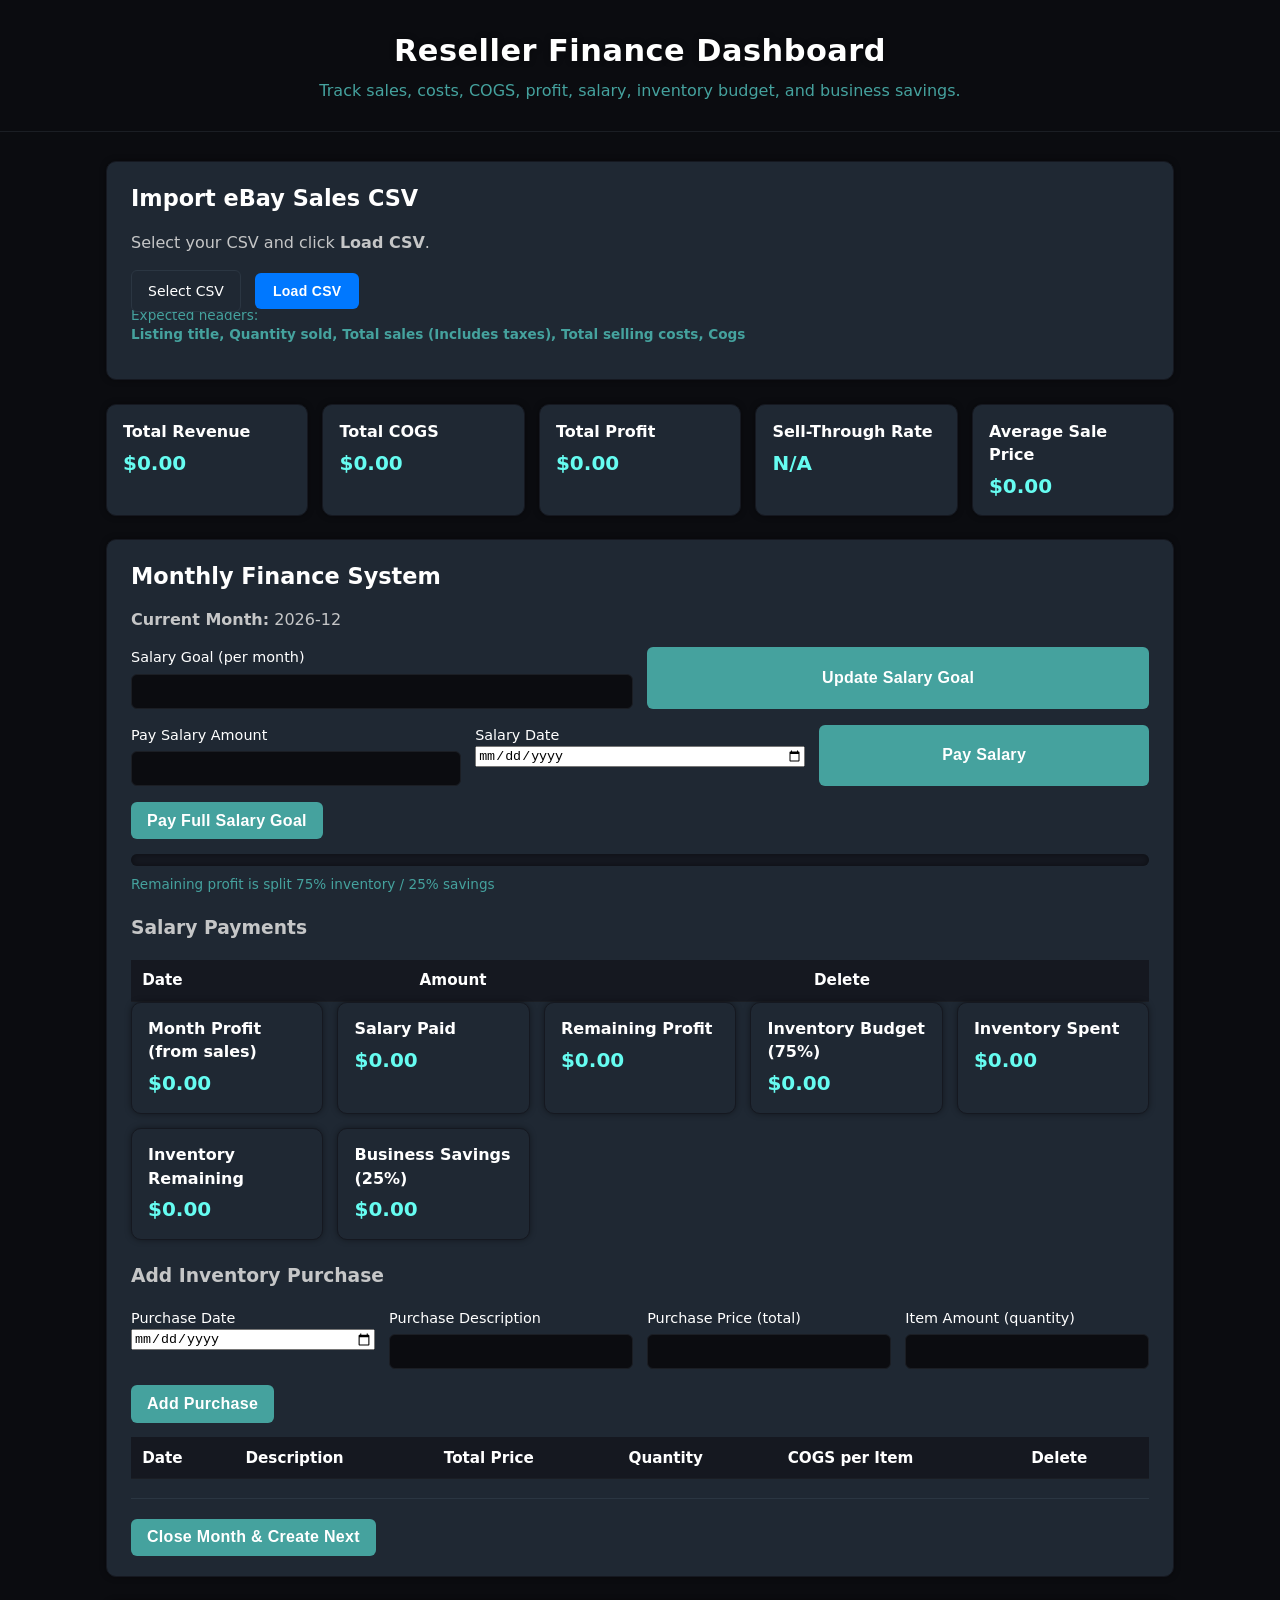
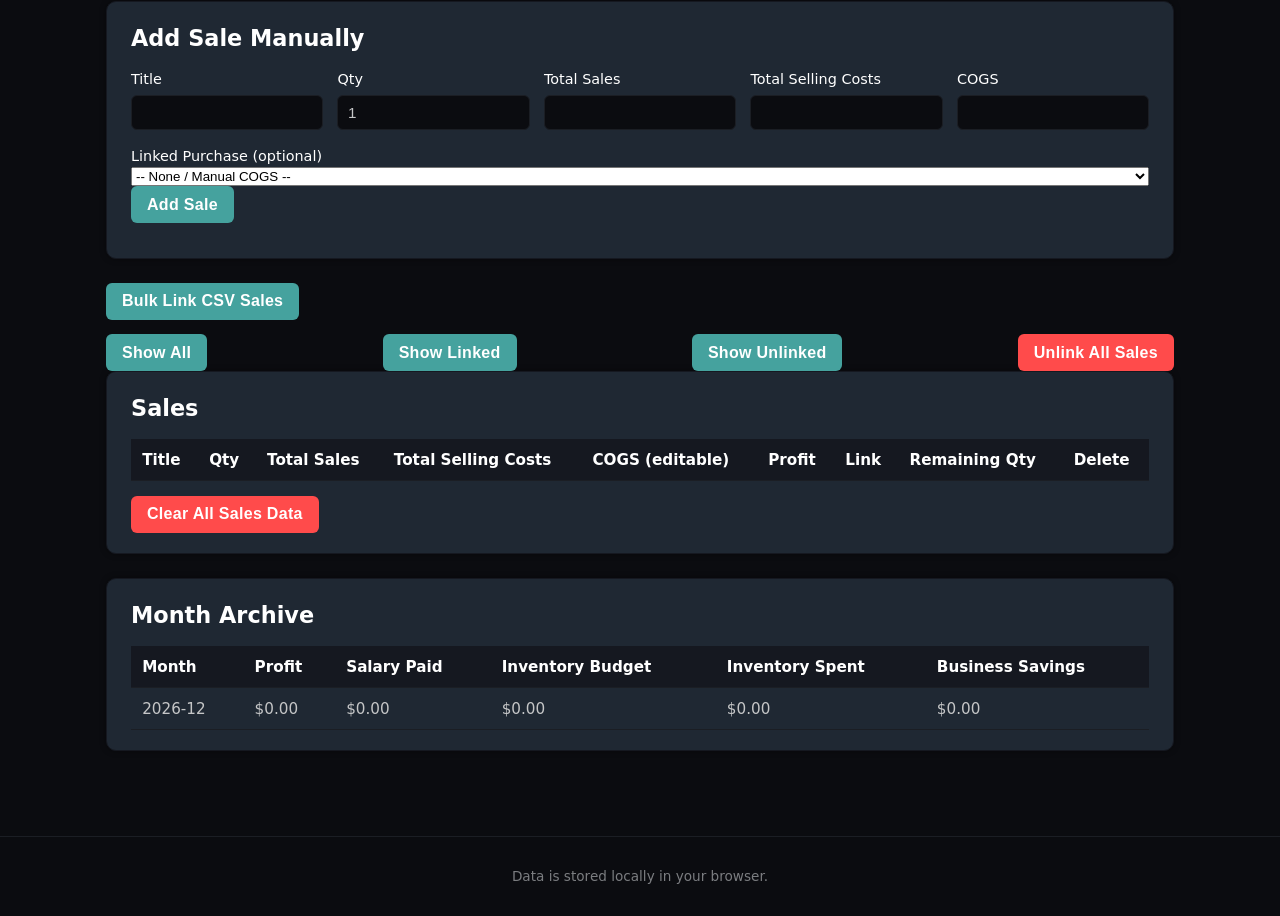
==== commit 1ed345ae: "Update index.html" ====
--- a/Reseller-Finance-V2/index.html
+++ b/Reseller-Finance-V2/index.html
@@ -215,6 +215,14 @@
 
     <button id="bulkLinkBtn" class="bulk-link-btn">Bulk Link CSV Sales</button>
 <div id="bulkLinkStatus" class="status"></div>
+
+    <!-- SALES FILTERS + UNLINK ALL -->
+<div id="salesControls" class="table-actions">
+  <button id="filterAll">Show All</button>
+  <button id="filterLinked">Show Linked</button>
+  <button id="filterUnlinked">Show Unlinked</button>
+  <button id="unlinkAllBtn" class="danger">Unlink All Sales</button>
+</div>
 
     <!-- SALES TABLE -->
     <section class="card">
